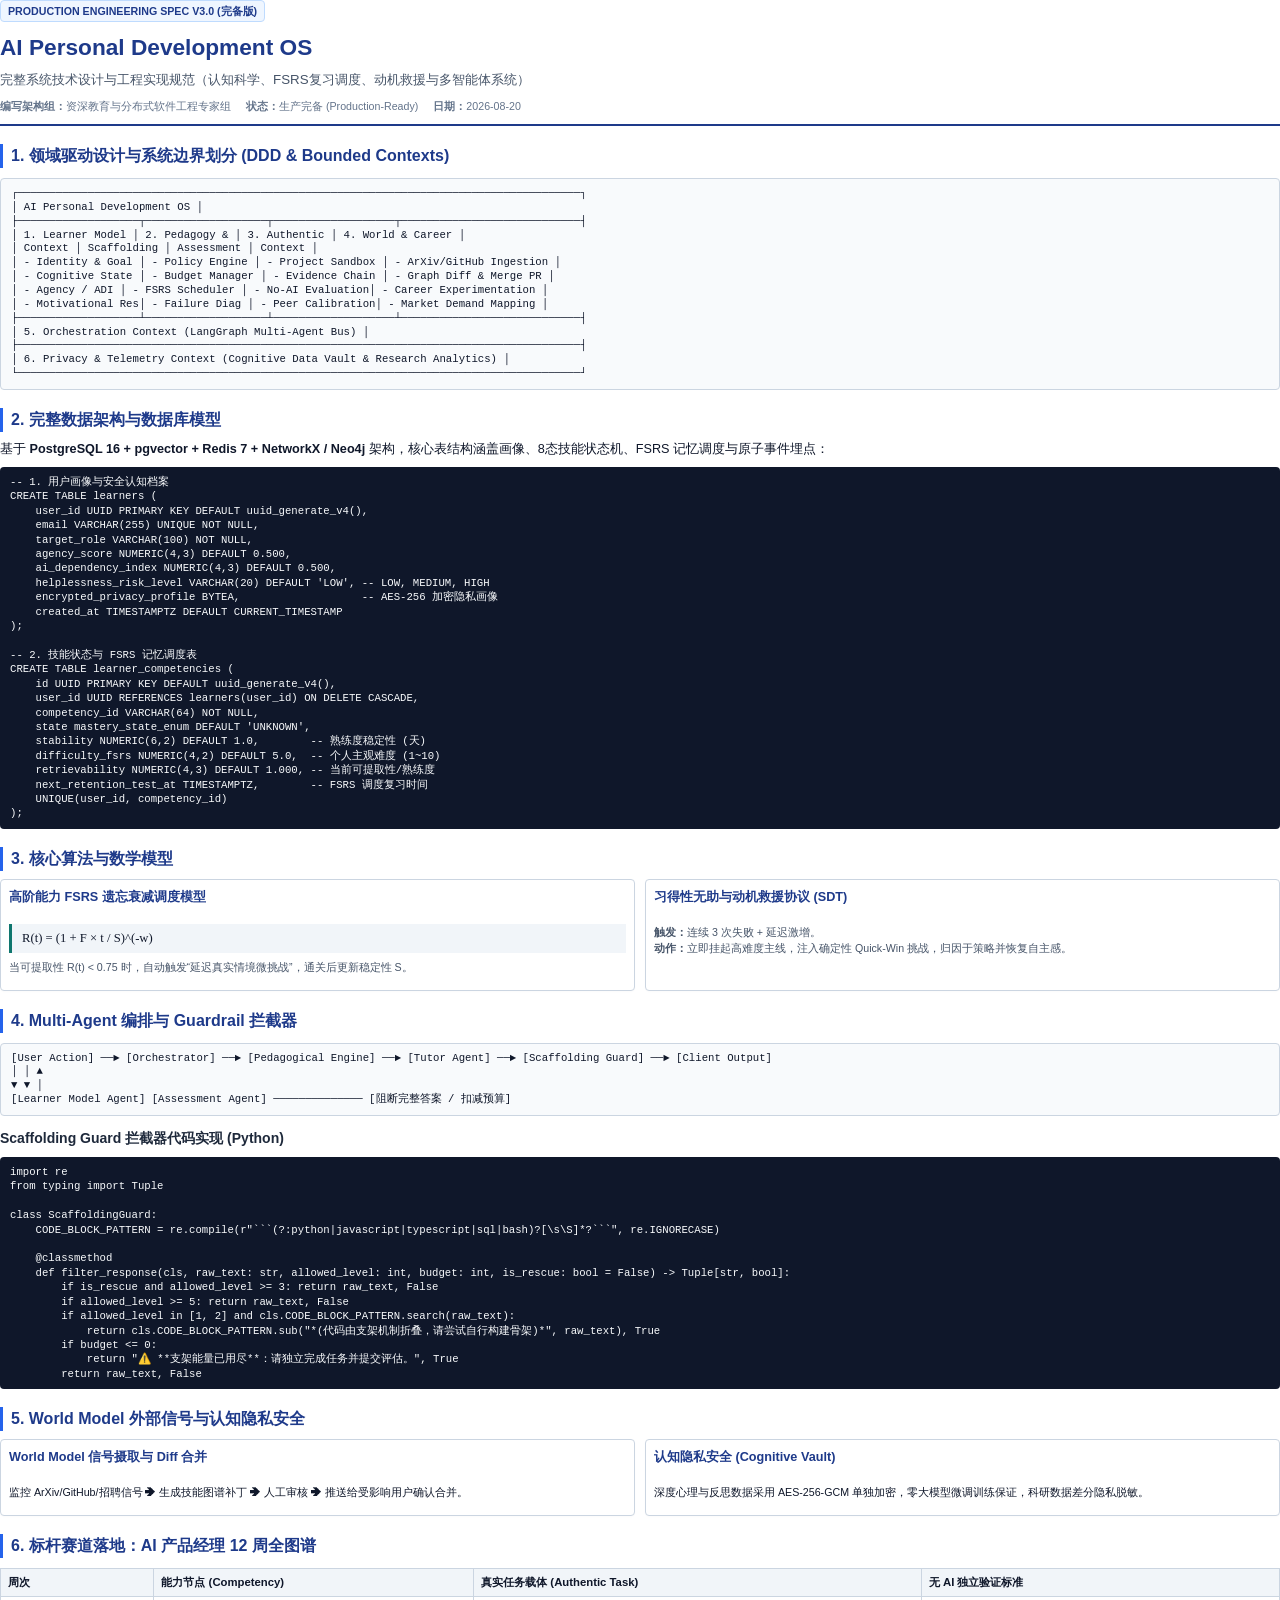
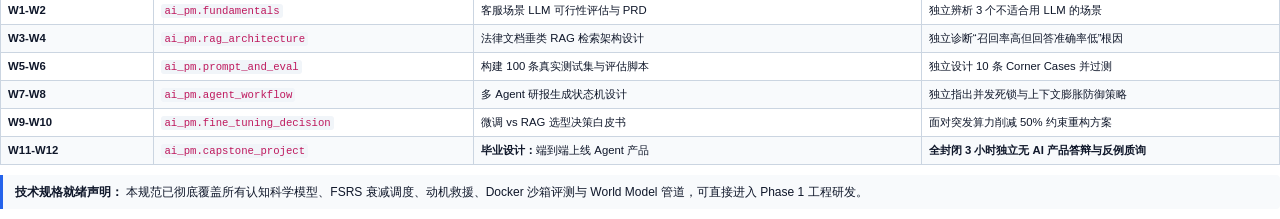
==== AI_Personal_Development_OS_Complete_Engineering_Spec.html @ 76144199 "V1 implementation" ====
<!DOCTYPE html>
<html lang="zh-CN">
<head>
    <meta charset="UTF-8">
    <meta name="viewport" content="width=device-width, initial-scale=1.0">
    <title>AI Personal Development OS 完整技术设计与工程实现规范 v3.0</title>
    <style>
        @page {
            size: A4;
            margin: 18mm 14mm 18mm 14mm;
            @bottom-right {
                content: "Page " counter(page);
                font-size: 8.5pt;
                color: #64748b;
            }
            @bottom-left {
                content: "AI Personal Development OS - Production Engineering Spec v3.0";
                font-size: 8.5pt;
                color: #64748b;
            }
        }

        :root {
            --primary: #1e3a8a;
            --primary-light: #2563eb;
            --primary-bg: #eff6ff;
            --secondary: #0f766e;
            --text-main: #0f172a;
            --text-muted: #475569;
            --border-color: #cbd5e1;
            --card-bg: #f8fafc;
            --accent-warn: #b45309;
            --accent-warn-bg: #fffbeb;
            --accent-green: #15803d;
            --accent-green-bg: #f0fdf4;
        }

        body {
            font-family: -apple-system, BlinkMacSystemFont, "Segoe UI", Roboto, "PingFang SC", "Hiragino Sans GB", "Microsoft YaHei", sans-serif;
            line-height: 1.5;
            color: var(--text-main);
            background-color: #ffffff;
            margin: 0;
            padding: 0;
            font-size: 9.5pt;
        }

        .header-container {
            border-bottom: 2.5px solid var(--primary);
            padding-bottom: 10px;
            margin-bottom: 16px;
        }

        .doc-badge {
            display: inline-block;
            background: var(--primary-bg);
            color: var(--primary);
            font-size: 8pt;
            font-weight: 700;
            padding: 2px 7px;
            border-radius: 4px;
            border: 1px solid #bfdbfe;
            margin-bottom: 5px;
            text-transform: uppercase;
        }

        h1 {
            color: var(--primary);
            font-size: 17pt;
            margin: 3px 0 6px 0;
            font-weight: 800;
        }

        .subtitle {
            color: var(--text-muted);
            font-size: 10pt;
            margin: 0 0 8px 0;
        }

        .meta-info {
            font-size: 8pt;
            color: #64748b;
            display: flex;
            gap: 15px;
        }

        h2 {
            color: var(--primary);
            font-size: 12pt;
            border-left: 3.5px solid var(--primary-light);
            padding-left: 8px;
            margin-top: 18px;
            margin-bottom: 8px;
            page-break-after: avoid;
        }

        h3 {
            color: #1e293b;
            font-size: 10.5pt;
            margin-top: 12px;
            margin-bottom: 5px;
            page-break-after: avoid;
        }

        p {
            margin: 0 0 7px 0;
            text-align: justify;
        }

        ul, ol {
            margin: 0 0 8px 0;
            padding-left: 16px;
        }

        li {
            margin-bottom: 2px;
        }

        .callout {
            background-color: var(--card-bg);
            border-left: 3.5px solid var(--primary-light);
            padding: 8px 12px;
            border-radius: 0 4px 4px 0;
            margin: 10px 0;
            font-size: 9pt;
        }

        table {
            width: 100%;
            border-collapse: collapse;
            margin: 10px 0;
            font-size: 8.5pt;
            page-break-inside: avoid;
        }

        th, td {
            border: 1px solid var(--border-color);
            padding: 5px 7px;
            text-align: left;
            vertical-align: top;
        }

        th {
            background-color: #f1f5f9;
            color: #0f172a;
            font-weight: 600;
        }

        tr:nth-child(even) {
            background-color: #f8fafc;
        }

        pre, code {
            font-family: "Cascadia Code", "Fira Code", Consolas, Courier, monospace;
            font-size: 8pt;
        }

        code {
            background-color: #f1f5f9;
            padding: 1px 3px;
            border-radius: 3px;
            color: #be185d;
        }

        pre {
            background-color: #0f172a;
            color: #f8fafc;
            padding: 8px 10px;
            border-radius: 4px;
            overflow-x: auto;
            margin: 8px 0;
            line-height: 1.35;
            page-break-inside: avoid;
        }

        pre code {
            background-color: transparent;
            padding: 0;
            color: #f8fafc;
        }

        .diagram-box {
            background: #f8fafc;
            border: 1px solid #cbd5e1;
            border-radius: 4px;
            padding: 8px 10px;
            margin: 10px 0;
            font-family: monospace;
            font-size: 8pt;
            line-height: 1.3;
            page-break-inside: avoid;
        }

        .grid-2 {
            display: grid;
            grid-template-columns: 1fr 1fr;
            gap: 10px;
            margin: 8px 0;
        }

        .card {
            background: #ffffff;
            border: 1px solid var(--border-color);
            border-radius: 4px;
            padding: 8px;
            box-shadow: 0 1px 2px rgba(0,0,0,0.02);
        }

        .page-break {
            page-break-before: always;
        }

        .formula {
            background: #f1f5f9;
            border-left: 3px solid var(--secondary);
            padding: 5px 10px;
            margin: 6px 0;
            font-family: "Cambria Math", "Times New Roman", serif;
            font-size: 9.5pt;
            color: #0f172a;
        }
    </style>
</head>
<body>

    <div class="header-container">
        <span class="doc-badge">Production Engineering Spec v3.0 (完备版)</span>
        <h1>AI Personal Development OS</h1>
        <div class="subtitle">完整系统技术设计与工程实现规范（认知科学、FSRS复习调度、动机救援与多智能体系统）</div>
        <div class="meta-info">
            <span><strong>编写架构组：</strong>资深教育与分布式软件工程专家组</span>
            <span><strong>状态：</strong>生产完备 (Production-Ready)</span>
            <span><strong>日期：</strong>2026-08-20</span>
        </div>
    </div>

    <h2>1. 领域驱动设计与系统边界划分 (DDD & Bounded Contexts)</h2>
    <div class="diagram-box">
┌────────────────────────────────────────────────────────────────────────────────────────┐<br>
│                               AI Personal Development OS                               │<br>
├───────────────────┬───────────────────┬───────────────────┬────────────────────────────┤<br>
│ 1. Learner Model  │ 2. Pedagogy &     │ 3. Authentic      │ 4. World & Career          │<br>
│    Context        │    Scaffolding    │    Assessment     │    Context                 │<br>
│ - Identity & Goal │ - Policy Engine   │ - Project Sandbox │ - ArXiv/GitHub Ingestion   │<br>
│ - Cognitive State │ - Budget Manager  │ - Evidence Chain  │ - Graph Diff & Merge PR    │<br>
│ - Agency / ADI    │ - FSRS Scheduler  │ - No-AI Evaluation│ - Career Experimentation   │<br>
│ - Motivational Res│ - Failure Diag    │ - Peer Calibration│ - Market Demand Mapping    │<br>
├───────────────────┴───────────────────┴───────────────────┴────────────────────────────┤<br>
│ 5. Orchestration Context (LangGraph Multi-Agent Bus)                                   │<br>
├────────────────────────────────────────────────────────────────────────────────────────┤<br>
│ 6. Privacy & Telemetry Context (Cognitive Data Vault & Research Analytics)             │<br>
└────────────────────────────────────────────────────────────────────────────────────────┘
    </div>

    <h2>2. 完整数据架构与数据库模型</h2>
    <p>基于 <strong>PostgreSQL 16 + pgvector + Redis 7 + NetworkX / Neo4j</strong> 架构，核心表结构涵盖画像、8态技能状态机、FSRS 记忆调度与原子事件埋点：</p>
    <pre><code>-- 1. 用户画像与安全认知档案
CREATE TABLE learners (
    user_id UUID PRIMARY KEY DEFAULT uuid_generate_v4(),
    email VARCHAR(255) UNIQUE NOT NULL,
    target_role VARCHAR(100) NOT NULL,
    agency_score NUMERIC(4,3) DEFAULT 0.500,
    ai_dependency_index NUMERIC(4,3) DEFAULT 0.500,
    helplessness_risk_level VARCHAR(20) DEFAULT 'LOW', -- LOW, MEDIUM, HIGH
    encrypted_privacy_profile BYTEA,                   -- AES-256 加密隐私画像
    created_at TIMESTAMPTZ DEFAULT CURRENT_TIMESTAMP
);

-- 2. 技能状态与 FSRS 记忆调度表
CREATE TABLE learner_competencies (
    id UUID PRIMARY KEY DEFAULT uuid_generate_v4(),
    user_id UUID REFERENCES learners(user_id) ON DELETE CASCADE,
    competency_id VARCHAR(64) NOT NULL,
    state mastery_state_enum DEFAULT 'UNKNOWN',
    stability NUMERIC(6,2) DEFAULT 1.0,        -- 熟练度稳定性 (天)
    difficulty_fsrs NUMERIC(4,2) DEFAULT 5.0,  -- 个人主观难度 (1~10)
    retrievability NUMERIC(4,3) DEFAULT 1.000, -- 当前可提取性/熟练度
    next_retention_test_at TIMESTAMPTZ,        -- FSRS 调度复习时间
    UNIQUE(user_id, competency_id)
);</code></pre>

    <h2>3. 核心算法与数学模型</h2>
    <div class="grid-2">
        <div class="card">
            <h4 style="margin-top:0; color:var(--primary);">高阶能力 FSRS 遗忘衰减调度模型</h4>
            <div class="formula">
                R(t) = (1 + F × t / S)^(-w)
            </div>
            <p style="font-size:8pt; color:var(--text-muted);">
                当可提取性 R(t) < 0.75 时，自动触发“延迟真实情境微挑战”，通关后更新稳定性 S。
            </p>
        </div>
        <div class="card">
            <h4 style="margin-top:0; color:var(--primary);">习得性无助与动机救援协议 (SDT)</h4>
            <p style="font-size:8pt; color:var(--text-muted);">
                <strong>触发：</strong>连续 3 次失败 + 延迟激增。<br>
                <strong>动作：</strong>立即挂起高难度主线，注入确定性 Quick-Win 挑战，归因于策略并恢复自主感。
            </p>
        </div>
    </div>

    <div class="page-break"></div>

    <h2>4. Multi-Agent 编排与 Guardrail 拦截器</h2>
    <div class="diagram-box">
[User Action] ──► [Orchestrator] ──► [Pedagogical Engine] ──► [Tutor Agent] ──► [Scaffolding Guard] ──► [Client Output]<br>
                       │                     │                                         ▲<br>
                       ▼                     ▼                                         │<br>
             [Learner Model Agent]  [Assessment Agent] ────────────── [阻断完整答案 / 扣减预算]
    </div>

    <h3>Scaffolding Guard 拦截器代码实现 (Python)</h3>
    <pre><code>import re
from typing import Tuple

class ScaffoldingGuard:
    CODE_BLOCK_PATTERN = re.compile(r"```(?:python|javascript|typescript|sql|bash)?[\s\S]*?```", re.IGNORECASE)

    @classmethod
    def filter_response(cls, raw_text: str, allowed_level: int, budget: int, is_rescue: bool = False) -> Tuple[str, bool]:
        if is_rescue and allowed_level >= 3: return raw_text, False
        if allowed_level >= 5: return raw_text, False
        if allowed_level in [1, 2] and cls.CODE_BLOCK_PATTERN.search(raw_text):
            return cls.CODE_BLOCK_PATTERN.sub("*(代码由支架机制折叠，请尝试自行构建骨架)*", raw_text), True
        if budget <= 0:
            return "⚠️ **支架能量已用尽**：请独立完成任务并提交评估。", True
        return raw_text, False</code></pre>

    <h2>5. World Model 外部信号与认知隐私安全</h2>
    <div class="grid-2">
        <div class="card">
            <h4 style="margin-top:0; color:var(--primary);">World Model 信号摄取与 Diff 合并</h4>
            <p style="font-size:8pt;">
                监控 ArXiv/GitHub/招聘信号 ➔ 生成技能图谱补丁 ➔ 人工审核 ➔ 推送给受影响用户确认合并。
            </p>
        </div>
        <div class="card">
            <h4 style="margin-top:0; color:var(--primary);">认知隐私安全 (Cognitive Vault)</h4>
            <p style="font-size:8pt;">
                深度心理与反思数据采用 AES-256-GCM 单独加密，零大模型微调训练保证，科研数据差分隐私脱敏。
            </p>
        </div>
    </div>

    <h2>6. 标杆赛道落地：AI 产品经理 12 周全图谱</h2>
    <table>
        <thead>
            <tr>
                <th style="width: 12%;">周次</th>
                <th style="width: 25%;">能力节点 (Competency)</th>
                <th style="width: 35%;">真实任务载体 (Authentic Task)</th>
                <th style="width: 28%;">无 AI 独立验证标准</th>
            </tr>
        </thead>
        <tbody>
            <tr>
                <td><strong>W1-W2</strong></td>
                <td><code>ai_pm.fundamentals</code></td>
                <td>客服场景 LLM 可行性评估与 PRD</td>
                <td>独立辨析 3 个不适合用 LLM 的场景</td>
            </tr>
            <tr>
                <td><strong>W3-W4</strong></td>
                <td><code>ai_pm.rag_architecture</code></td>
                <td>法律文档垂类 RAG 检索架构设计</td>
                <td>独立诊断“召回率高但回答准确率低”根因</td>
            </tr>
            <tr>
                <td><strong>W5-W6</strong></td>
                <td><code>ai_pm.prompt_and_eval</code></td>
                <td>构建 100 条真实测试集与评估脚本</td>
                <td>独立设计 10 条 Corner Cases 并过测</td>
            </tr>
            <tr>
                <td><strong>W7-W8</strong></td>
                <td><code>ai_pm.agent_workflow</code></td>
                <td>多 Agent 研报生成状态机设计</td>
                <td>独立指出并发死锁与上下文膨胀防御策略</td>
            </tr>
            <tr>
                <td><strong>W9-W10</strong></td>
                <td><code>ai_pm.fine_tuning_decision</code></td>
                <td>微调 vs RAG 选型决策白皮书</td>
                <td>面对突发算力削减 50% 约束重构方案</td>
            </tr>
            <tr>
                <td><strong>W11-W12</strong></td>
                <td><code>ai_pm.capstone_project</code></td>
                <td><strong>毕业设计：</strong>端到端上线 Agent 产品</td>
                <td><strong>全封闭 3 小时独立无 AI 产品答辩与反例质询</strong></td>
            </tr>
        </tbody>
    </table>

    <div class="callout">
        <strong>技术规格就绪声明：</strong>
        本规范已彻底覆盖所有认知科学模型、FSRS 衰减调度、动机救援、Docker 沙箱评测与 World Model 管道，可直接进入 Phase 1 工程研发。
    </div>

</body>
</html>
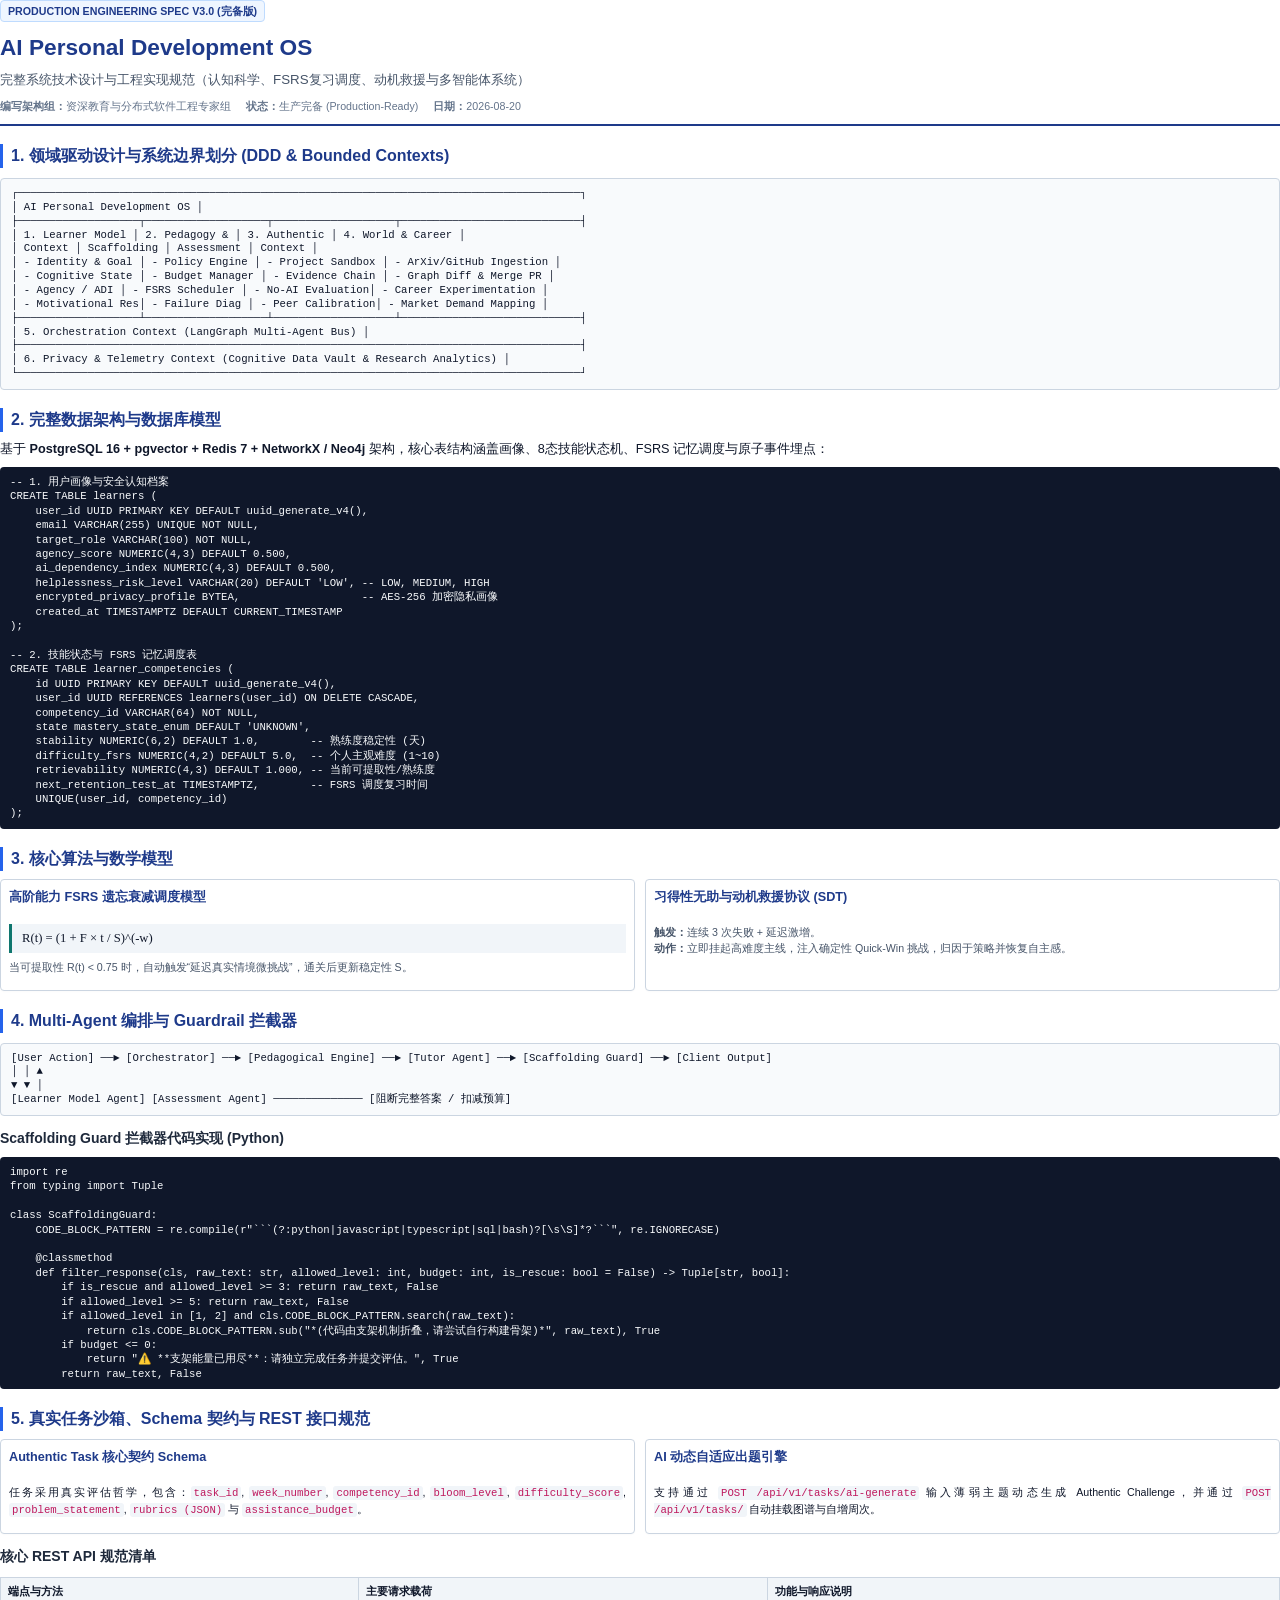
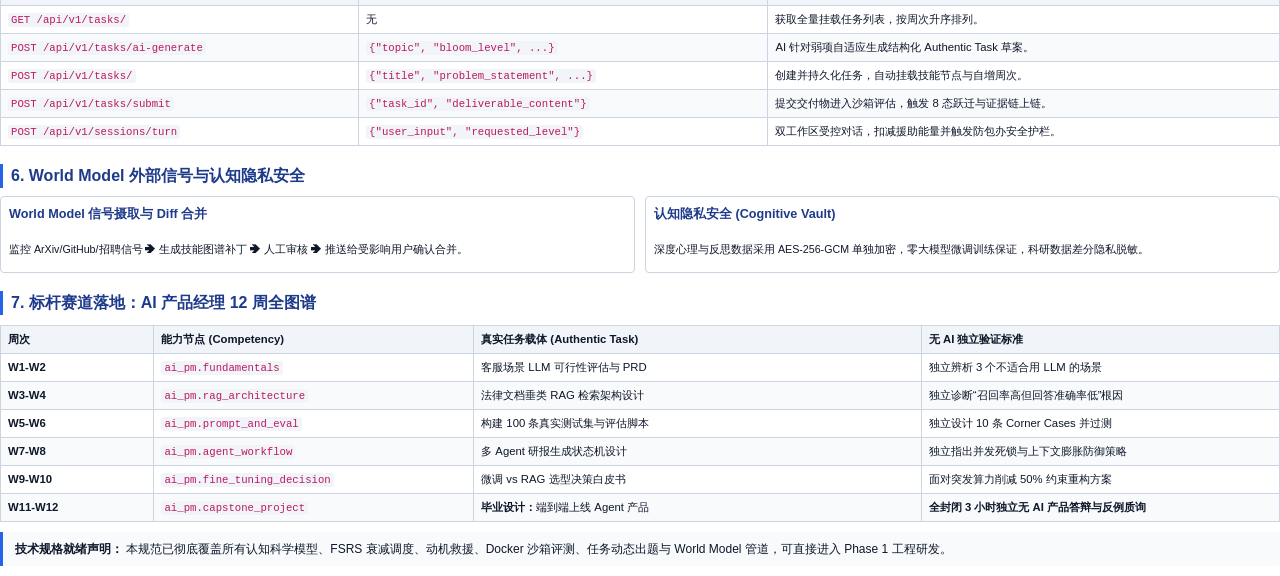
==== commit 5f897c74: "任务的定义和管理" ====
--- a/AI_Personal_Development_OS_Complete_Engineering_Spec.html
+++ b/AI_Personal_Development_OS_Complete_Engineering_Spec.html
@@ -326,7 +326,61 @@
             return "⚠️ **支架能量已用尽**：请独立完成任务并提交评估。", True
         return raw_text, False</code></pre>
 
-    <h2>5. World Model 外部信号与认知隐私安全</h2>
+    <h2>5. 真实任务沙箱、Schema 契约与 REST 接口规范</h2>
+    <div class="grid-2">
+        <div class="card">
+            <h4 style="margin-top:0; color:var(--primary);">Authentic Task 核心契约 Schema</h4>
+            <p style="font-size:8pt;">
+                任务采用真实评估哲学，包含：<code>task_id</code>, <code>week_number</code>, <code>competency_id</code>, <code>bloom_level</code>, <code>difficulty_score</code>, <code>problem_statement</code>, <code>rubrics (JSON)</code> 与 <code>assistance_budget</code>。
+            </p>
+        </div>
+        <div class="card">
+            <h4 style="margin-top:0; color:var(--primary);">AI 动态自适应出题引擎</h4>
+            <p style="font-size:8pt;">
+                支持通过 <code>POST /api/v1/tasks/ai-generate</code> 输入薄弱主题动态生成 Authentic Challenge，并通过 <code>POST /api/v1/tasks/</code> 自动挂载图谱与自增周次。
+            </p>
+        </div>
+    </div>
+
+    <h3>核心 REST API 规范清单</h3>
+    <table>
+        <thead>
+            <tr>
+                <th style="width: 28%;">端点与方法</th>
+                <th style="width: 32%;">主要请求载荷</th>
+                <th style="width: 40%;">功能与响应说明</th>
+            </tr>
+        </thead>
+        <tbody>
+            <tr>
+                <td><code>GET /api/v1/tasks/</code></td>
+                <td>无</td>
+                <td>获取全量挂载任务列表，按周次升序排列。</td>
+            </tr>
+            <tr>
+                <td><code>POST /api/v1/tasks/ai-generate</code></td>
+                <td><code>{"topic", "bloom_level", ...}</code></td>
+                <td>AI 针对弱项自适应生成结构化 Authentic Task 草案。</td>
+            </tr>
+            <tr>
+                <td><code>POST /api/v1/tasks/</code></td>
+                <td><code>{"title", "problem_statement", ...}</code></td>
+                <td>创建并持久化任务，自动挂载技能节点与自增周次。</td>
+            </tr>
+            <tr>
+                <td><code>POST /api/v1/tasks/submit</code></td>
+                <td><code>{"task_id", "deliverable_content"}</code></td>
+                <td>提交交付物进入沙箱评估，触发 8 态跃迁与证据链上链。</td>
+            </tr>
+            <tr>
+                <td><code>POST /api/v1/sessions/turn</code></td>
+                <td><code>{"user_input", "requested_level"}</code></td>
+                <td>双工作区受控对话，扣减援助能量并触发防包办安全护栏。</td>
+            </tr>
+        </tbody>
+    </table>
+
+    <h2>6. World Model 外部信号与认知隐私安全</h2>
     <div class="grid-2">
         <div class="card">
             <h4 style="margin-top:0; color:var(--primary);">World Model 信号摄取与 Diff 合并</h4>
@@ -342,7 +396,7 @@
         </div>
     </div>
 
-    <h2>6. 标杆赛道落地：AI 产品经理 12 周全图谱</h2>
+    <h2>7. 标杆赛道落地：AI 产品经理 12 周全图谱</h2>
     <table>
         <thead>
             <tr>
@@ -394,7 +448,7 @@
 
     <div class="callout">
         <strong>技术规格就绪声明：</strong>
-        本规范已彻底覆盖所有认知科学模型、FSRS 衰减调度、动机救援、Docker 沙箱评测与 World Model 管道，可直接进入 Phase 1 工程研发。
+        本规范已彻底覆盖所有认知科学模型、FSRS 衰减调度、动机救援、Docker 沙箱评测、任务动态出题与 World Model 管道，可直接进入 Phase 1 工程研发。
     </div>
 
 </body>
